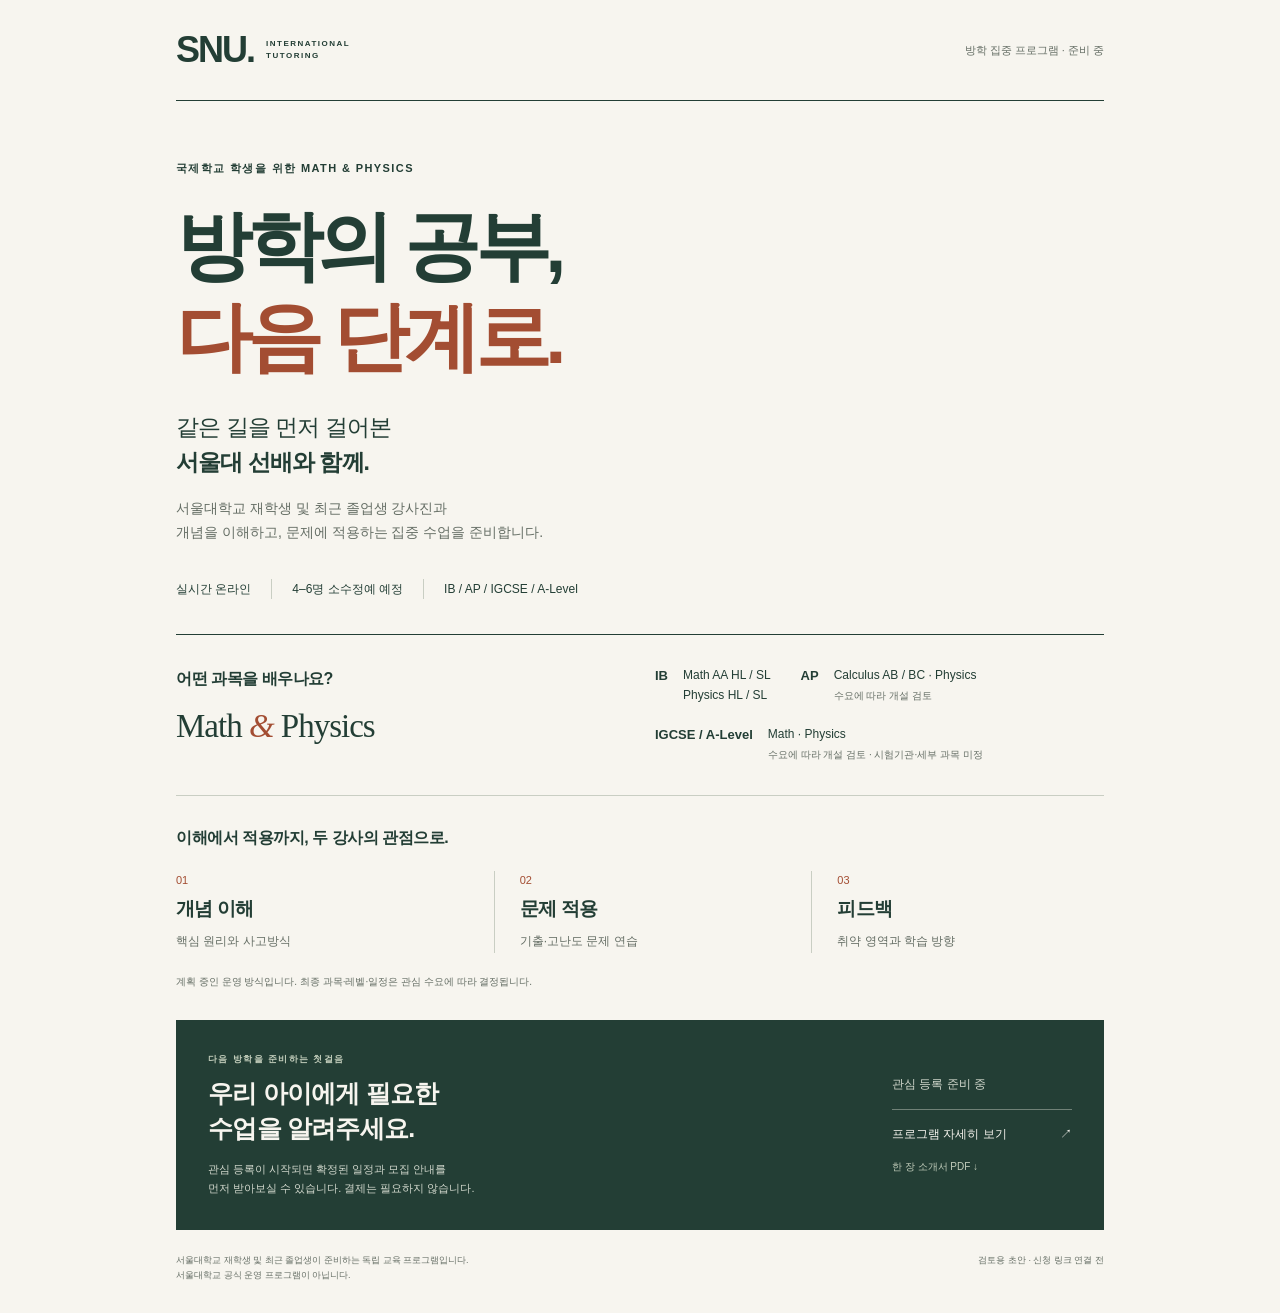
==== short.html @ 65111ea1 "Initial commit Co-Authored-By: Claude Opus 5.5 <noreply@anthropic.com>" ====
<!doctype html>
<html lang="ko">
<head>
  <meta charset="utf-8">
  <meta name="viewport" content="width=device-width, initial-scale=1">
  <meta name="robots" content="noindex, nofollow">
  <meta name="description" content="국제학교 Math & Physics, 같은 길을 먼저 걸어본 서울대 선배와. 실시간 온라인 소수정예 방학 집중 프로그램을 준비합니다.">
  <title>방학의 공부, 다음 단계로 — SNU International Tutoring</title>
  <link rel="stylesheet" href="short.css">
</head>
<body>
  <a href="#main" class="skip">본문으로 이동</a>
  <div class="sheet">
    <header><a href="index.html" class="wordmark" aria-label="SNU International Tutoring 상세 소개"><strong>SNU.</strong><span>INTERNATIONAL<br>TUTORING</span></a><span class="edition">방학 집중 프로그램 · 준비 중</span></header>
    <main id="main">
      <section class="lead" aria-labelledby="title">
        <p class="kicker">국제학교 학생을 위한 MATH & PHYSICS</p>
        <h1 id="title">방학의 공부,<br><span>다음 단계로.</span></h1>
        <p class="intro">같은 길을 먼저 걸어본<br><strong>서울대 선배와 함께.</strong></p>
        <p class="description">서울대학교 재학생 및 최근 졸업생 강사진과<br>개념을 이해하고, 문제에 적용하는 집중 수업을 준비합니다.</p>
        <div class="facts" aria-label="운영 계획"><span>실시간 온라인</span><span>4–6명 소수정예 예정</span><span>IB / AP / IGCSE / A-Level</span></div>
      </section>
      <section class="program" aria-labelledby="program-title">
        <div><h2 id="program-title">어떤 과목을 배우나요?</h2><p class="subject">Math <span>&</span> Physics</p></div>
        <div class="course-list"><p><strong>IB</strong><span>Math AA HL / SL<br>Physics HL / SL</span></p><p><strong>AP</strong><span>Calculus AB / BC · Physics<br><small>수요에 따라 개설 검토</small></span></p><p class="additional-courses"><strong>IGCSE / A-Level</strong><span>Math · Physics<br><small>수요에 따라 개설 검토 · 시험기관·세부 과목 미정</small></span></p></div>
      </section>
      <section class="method" aria-labelledby="method-title">
        <h2 id="method-title">이해에서 적용까지, 두 강사의 관점으로.</h2>
        <ol><li><span>01</span><strong>개념 이해</strong><small>핵심 원리와 사고방식</small></li><li><span>02</span><strong>문제 적용</strong><small>기출·고난도 문제 연습</small></li><li><span>03</span><strong>피드백</strong><small>취약 영역과 학습 방향</small></li></ol>
        <p class="note">계획 중인 운영 방식입니다. 최종 과목·레벨·일정은 관심 수요에 따라 결정됩니다.</p>
      </section>
      <section class="invitation" aria-labelledby="interest-title">
        <div><p class="kicker">다음 방학을 준비하는 첫걸음</p><h2 id="interest-title">우리 아이에게 필요한<br>수업을 알려주세요.</h2><p>관심 등록이 시작되면 확정된 일정과 모집 안내를<br>먼저 받아보실 수 있습니다. 결제는 필요하지 않습니다.</p></div>
        <div class="invitation-action"><p class="pending">관심 등록 준비 중</p><a href="index.html#programs">프로그램 자세히 보기 <span aria-hidden="true">↗</span></a><a class="download" href="output/pdf/snu-tutoring-onepage.pdf" download>한 장 소개서 PDF ↓</a></div>
      </section>
    </main>
    <footer><p>서울대학교 재학생 및 최근 졸업생이 준비하는 독립 교육 프로그램입니다.<br>서울대학교 공식 운영 프로그램이 아닙니다.</p><span>검토용 초안 · 신청 링크 연결 전</span></footer>
  </div>
</body>
</html>
---- short.css ----
:root {
  --paper: #f7f5ef;
  --ink: #233e35;
  --subtle: #656e65;
  --line: #c9cec3;
  --accent: #a34d32;
}
* { box-sizing: border-box; }
body { margin: 0; background: var(--paper); color: var(--ink); font-family: Arial, "Malgun Gothic", sans-serif; line-height: 1.7; word-break: keep-all; overflow-wrap: break-word; }
a { color: inherit; text-decoration: none; }
a:hover { text-decoration: underline; text-underline-offset: 5px; }
a:focus-visible { outline: 3px solid var(--accent); outline-offset: 5px; }
h1, h2, p { margin: 0; }
.sheet { max-width: 1040px; padding: 0 56px; margin: auto; }
header { display: flex; align-items: center; justify-content: space-between; gap: 20px; padding: 32px 0; border-bottom: 1px solid var(--ink); }
.wordmark { display: inline-flex; align-items: center; gap: 12px; }
.wordmark strong { font-size: 36px; letter-spacing: -2px; line-height: 1; }
.wordmark span { font-size: 8px; font-weight: bold; letter-spacing: 1.5px; line-height: 1.5; }
.edition { font-size: 11px; color: var(--subtle); }
.lead { padding: 58px 0 35px; position: relative; }
.kicker { font-size: 11px; font-weight: bold; letter-spacing: 1.4px; }
h1 { font-size: clamp(44px, 7vw, 76px); letter-spacing: -.07em; line-height: 1.2; margin: 22px 0 28px; font-weight: 700; }
h1 span { color: var(--accent); }
.intro { font-size: 23px; line-height: 1.5; letter-spacing: -.04em; }
.intro strong { font-weight: 700; }
.description { font-size: 14px; color: var(--subtle); margin-top: 18px; }
.facts { display: flex; flex-wrap: wrap; margin-top: 34px; gap: 10px 0; font-size: 12px; }
.facts span + span { border-left: 1px solid var(--line); padding-left: 20px; margin-left: 20px; }
.program { display: grid; grid-template-columns: 1fr 1fr; gap: 30px; padding: 30px 0; border-top: 1px solid var(--ink); border-bottom: 1px solid var(--line); }
h2 { font-size: 16px; font-weight: 700; letter-spacing: -.03em; }
.subject { font-family: Georgia, serif; font-size: 33px; letter-spacing: -1px; margin-top: 6px; }
.subject span { font-style: italic; color: var(--accent); }
.course-list { display: flex; flex-wrap: wrap; gap: 18px 30px; }
.course-list .additional-courses { flex-basis: 100%; flex-wrap: wrap; gap: 6px 15px; }
.course-list p { display: flex; gap: 15px; font-size: 12px; }
.course-list strong { font-size: 13px; }
.course-list small { font-size: 10px; color: var(--subtle); }
.method { padding: 28px 0 30px; }
.method ol { list-style: none; padding: 0; display: grid; grid-template-columns: repeat(3, 1fr); gap: 25px; margin: 20px 0; }
.method li { position: relative; padding-right: 12px; }
.method li + li { border-left: 1px solid var(--line); padding-left: 25px; }
.method li span { display: block; color: var(--accent); font-size: 11px; margin-bottom: 4px; }
.method li strong { font-size: 19px; display: block; letter-spacing: -.04em; }
.method li small { font-size: 12px; color: var(--subtle); }
.note { color: var(--subtle); font-size: 10px; }
.invitation { background: var(--ink); color: var(--paper); padding: 32px; display: grid; grid-template-columns: 1fr auto; gap: 30px; align-items: center; }
.invitation .kicker { color: #c2cdbb; font-size: 9px; }
.invitation h2 { font-size: 25px; line-height: 1.4; margin: 9px 0 14px; }
.invitation p:not(.kicker):not(.pending) { font-size: 11px; color: #d3d9ce; }
.invitation-action { min-width: 180px; }
.pending { color: #d3d9ce; font-size: 12px; border-bottom: 1px solid #708177; padding: 0 0 14px; }
.invitation-action a { display: flex; justify-content: space-between; gap: 20px; padding: 14px 0; font-size: 12px; }
.invitation-action .download { font-size: 10px; color: #c2cdbb; padding: 0; }
footer { padding: 23px 0 30px; display: flex; justify-content: space-between; gap: 20px; font-size: 9px; color: var(--subtle); }
footer > span { text-align: right; }
.skip { position: absolute; top: -100px; left: 12px; background: white; padding: 10px; z-index: 1; }
.skip:focus { top: 12px; }
@media (max-width: 760px) {
  .sheet { padding: 0 24px; }
  header { padding: 24px 0; }
  .wordmark strong { font-size: 29px; }
  .wordmark span { font-size: 7px; }
  .edition { font-size: 9px; max-width: 100px; text-align: right; }
  .lead { padding: 35px 0 26px; }
  .kicker { font-size: 9px; letter-spacing: .8px; }
  h1 { font-size: clamp(40px, 10vw, 62px); margin: 20px 0 23px; }
  .intro { font-size: 20px; }
  .description { font-size: 12px; }
  .description br { display: none; }
  .facts { font-size: 10px; margin-top: 25px; }
  .facts span + span { padding-left: 10px; margin-left: 10px; }
  .program { grid-template-columns: 1fr; gap: 18px; padding: 24px 0; }
  .subject { font-size: 30px; }
  .course-list { gap: 25px; flex-wrap: wrap; }
  .course-list p { font-size: 11px; gap: 10px; }
  .method h2 { font-size: 14px; }
  .method ol { gap: 10px; }
  .method li + li { padding-left: 10px; }
  .method li { padding-right: 0; }
  .method li strong { font-size: 16px; }
  .method li small { font-size: 10px; }
  .note { font-size: 9px; }
  .invitation { grid-template-columns: 1fr; padding: 25px; gap: 22px; }
  .invitation h2 { font-size: 23px; }
  .invitation p br { display: none; }
  footer { flex-direction: column; gap: 8px; font-size: 8px; }
  footer > span { text-align: left; }
}
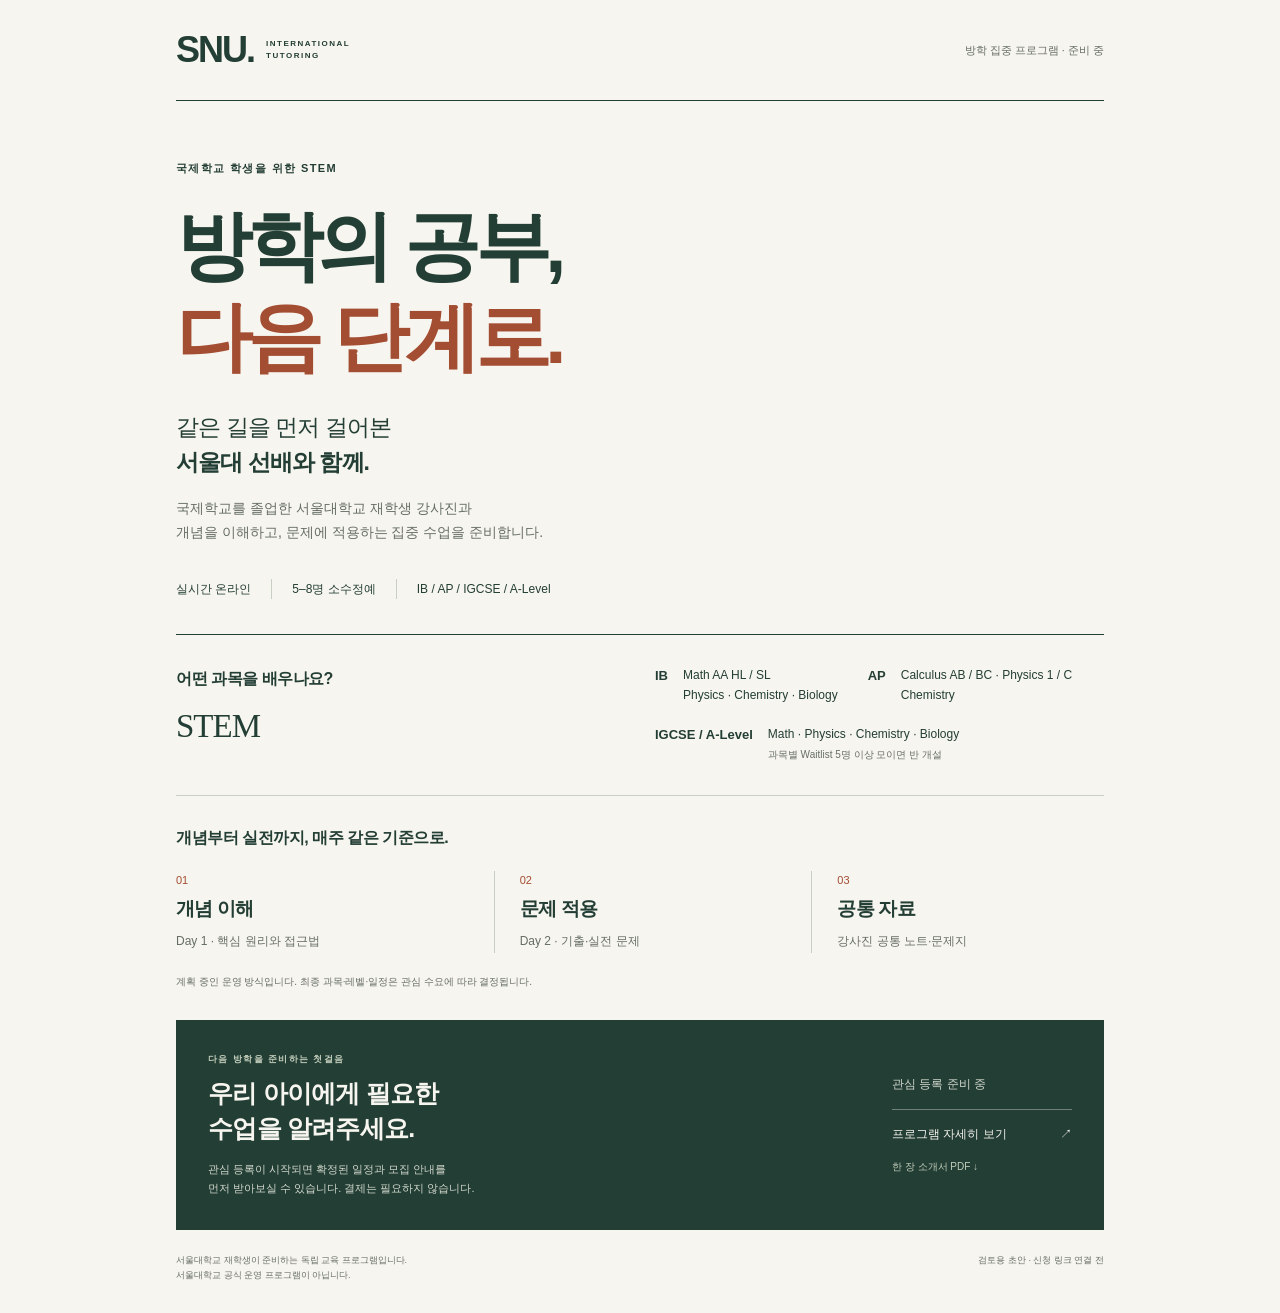
==== commit cfac7a6a: "Simplify landing page for parents and add content source - Add content.md as the single source for p" ====
--- a/short.html
+++ b/short.html
@@ -4,7 +4,7 @@
   <meta charset="utf-8">
   <meta name="viewport" content="width=device-width, initial-scale=1">
   <meta name="robots" content="noindex, nofollow">
-  <meta name="description" content="국제학교 Math & Physics, 같은 길을 먼저 걸어본 서울대 선배와. 실시간 온라인 소수정예 방학 집중 프로그램을 준비합니다.">
+  <meta name="description" content="국제학교 STEM, 같은 길을 먼저 걸어본 서울대 선배와. 실시간 온라인 소수정예 방학 집중 프로그램을 준비합니다.">
   <title>방학의 공부, 다음 단계로 — SNU International Tutoring</title>
   <link rel="stylesheet" href="short.css">
 </head>
@@ -14,19 +14,19 @@
     <header><a href="index.html" class="wordmark" aria-label="SNU International Tutoring 상세 소개"><strong>SNU.</strong><span>INTERNATIONAL<br>TUTORING</span></a><span class="edition">방학 집중 프로그램 · 준비 중</span></header>
     <main id="main">
       <section class="lead" aria-labelledby="title">
-        <p class="kicker">국제학교 학생을 위한 MATH & PHYSICS</p>
+        <p class="kicker">국제학교 학생을 위한 STEM</p>
         <h1 id="title">방학의 공부,<br><span>다음 단계로.</span></h1>
         <p class="intro">같은 길을 먼저 걸어본<br><strong>서울대 선배와 함께.</strong></p>
-        <p class="description">서울대학교 재학생 및 최근 졸업생 강사진과<br>개념을 이해하고, 문제에 적용하는 집중 수업을 준비합니다.</p>
-        <div class="facts" aria-label="운영 계획"><span>실시간 온라인</span><span>4–6명 소수정예 예정</span><span>IB / AP / IGCSE / A-Level</span></div>
+        <p class="description">국제학교를 졸업한 서울대학교 재학생 강사진과<br>개념을 이해하고, 문제에 적용하는 집중 수업을 준비합니다.</p>
+        <div class="facts" aria-label="운영 계획"><span>실시간 온라인</span><span>5–8명 소수정예</span><span>IB / AP / IGCSE / A-Level</span></div>
       </section>
       <section class="program" aria-labelledby="program-title">
-        <div><h2 id="program-title">어떤 과목을 배우나요?</h2><p class="subject">Math <span>&</span> Physics</p></div>
-        <div class="course-list"><p><strong>IB</strong><span>Math AA HL / SL<br>Physics HL / SL</span></p><p><strong>AP</strong><span>Calculus AB / BC · Physics<br><small>수요에 따라 개설 검토</small></span></p><p class="additional-courses"><strong>IGCSE / A-Level</strong><span>Math · Physics<br><small>수요에 따라 개설 검토 · 시험기관·세부 과목 미정</small></span></p></div>
+        <div><h2 id="program-title">어떤 과목을 배우나요?</h2><p class="subject">STEM</p></div>
+        <div class="course-list"><p><strong>IB</strong><span>Math AA HL / SL<br>Physics · Chemistry · Biology</span></p><p><strong>AP</strong><span>Calculus AB / BC · Physics 1 / C<br>Chemistry</span></p><p class="additional-courses"><strong>IGCSE / A-Level</strong><span>Math · Physics · Chemistry · Biology<br><small>과목별 Waitlist 5명 이상 모이면 반 개설</small></span></p></div>
       </section>
       <section class="method" aria-labelledby="method-title">
-        <h2 id="method-title">이해에서 적용까지, 두 강사의 관점으로.</h2>
-        <ol><li><span>01</span><strong>개념 이해</strong><small>핵심 원리와 사고방식</small></li><li><span>02</span><strong>문제 적용</strong><small>기출·고난도 문제 연습</small></li><li><span>03</span><strong>피드백</strong><small>취약 영역과 학습 방향</small></li></ol>
+        <h2 id="method-title">개념부터 실전까지, 매주 같은 기준으로.</h2>
+        <ol><li><span>01</span><strong>개념 이해</strong><small>Day 1 · 핵심 원리와 접근법</small></li><li><span>02</span><strong>문제 적용</strong><small>Day 2 · 기출·실전 문제</small></li><li><span>03</span><strong>공통 자료</strong><small>강사진 공통 노트·문제지</small></li></ol>
         <p class="note">계획 중인 운영 방식입니다. 최종 과목·레벨·일정은 관심 수요에 따라 결정됩니다.</p>
       </section>
       <section class="invitation" aria-labelledby="interest-title">
@@ -34,7 +34,7 @@
         <div class="invitation-action"><p class="pending">관심 등록 준비 중</p><a href="index.html#programs">프로그램 자세히 보기 <span aria-hidden="true">↗</span></a><a class="download" href="output/pdf/snu-tutoring-onepage.pdf" download>한 장 소개서 PDF ↓</a></div>
       </section>
     </main>
-    <footer><p>서울대학교 재학생 및 최근 졸업생이 준비하는 독립 교육 프로그램입니다.<br>서울대학교 공식 운영 프로그램이 아닙니다.</p><span>검토용 초안 · 신청 링크 연결 전</span></footer>
+    <footer><p>서울대학교 재학생이 준비하는 독립 교육 프로그램입니다.<br>서울대학교 공식 운영 프로그램이 아닙니다.</p><span>검토용 초안 · 신청 링크 연결 전</span></footer>
   </div>
 </body>
 </html>
